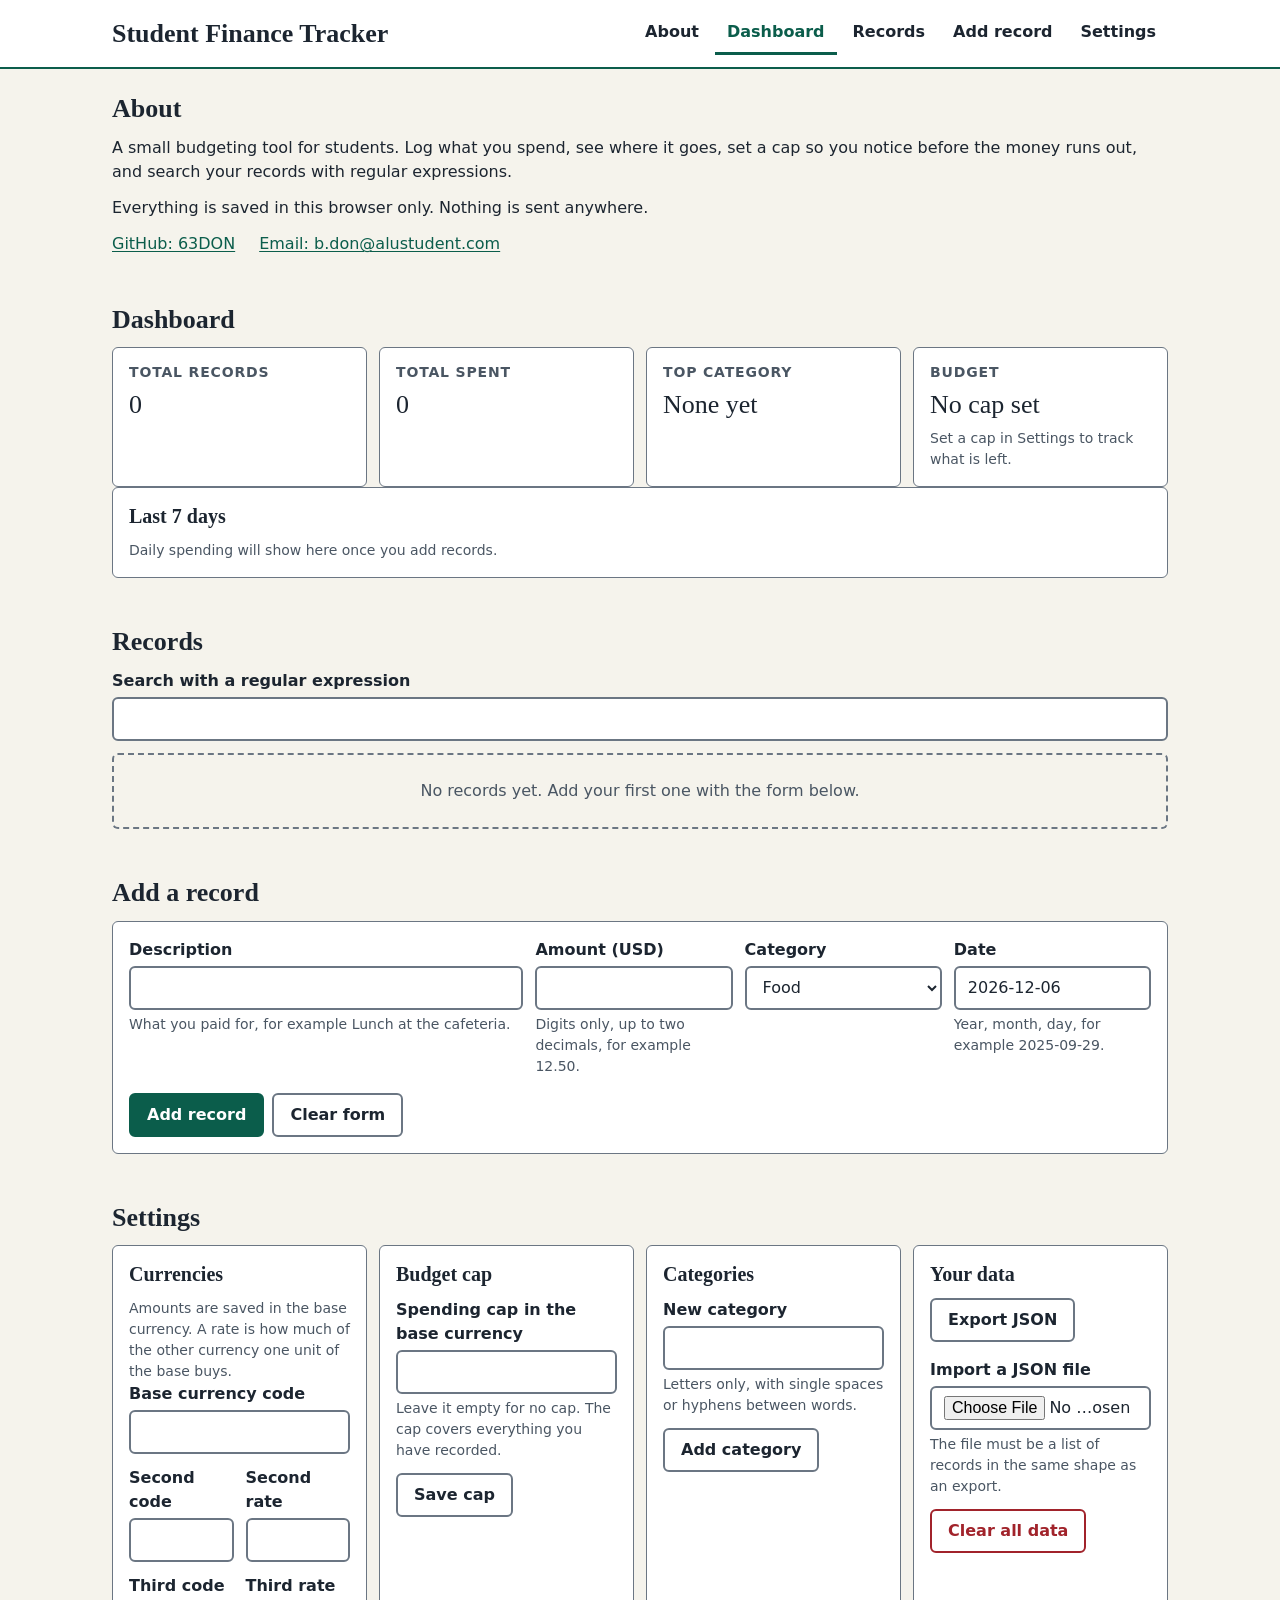
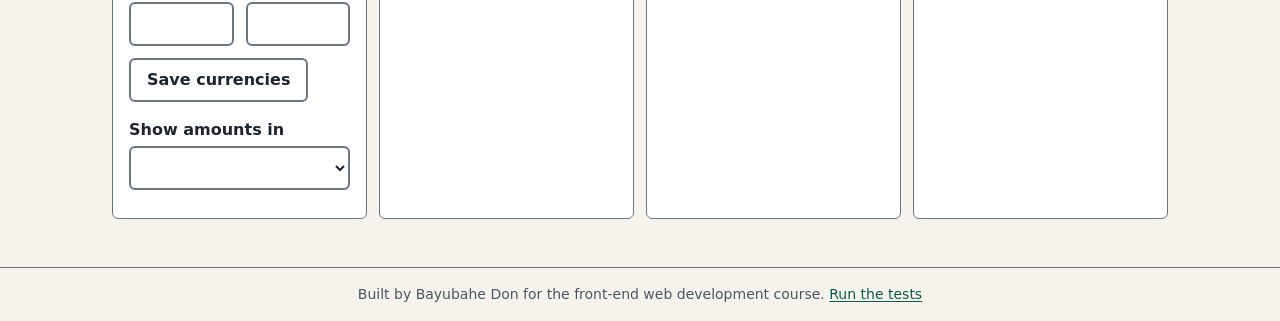
==== index.html @ ddd1ddd3 "sort dropdown for the card view" ====
<!DOCTYPE html>
<html lang="en">
<head>
  <meta charset="utf-8">
  <meta name="viewport" content="width=device-width, initial-scale=1">
  <meta name="description" content="Track student spending, budgets and transactions in the browser.">
  <title>Student Finance Tracker</title>
  <link rel="icon" href="assets/favicon.svg" type="image/svg+xml">
  <link rel="stylesheet" href="styles/main.css">
  <script type="module" src="scripts/main.js"></script>
</head>
<body>
  <a class="skip-link" href="#main">Skip to main content</a>
  <header class="site-header">
    <div class="site-header-inner">
      <h1 class="site-title">Student Finance Tracker</h1>
      <nav class="site-nav" aria-label="Sections">
        <ul class="nav-list">
          <li><a href="#about" aria-current="location">About</a></li>
          <li><a href="#dashboard">Dashboard</a></li>
          <li><a href="#records">Records</a></li>
          <li><a href="#add">Add record</a></li>
          <li><a href="#settings">Settings</a></li>
        </ul>
      </nav>
    </div>
  </header>
  <main id="main" tabindex="-1">
    <section id="about" class="section" aria-labelledby="aboutHeading">
      <h2 id="aboutHeading">About</h2>
      <p>A small budgeting tool for students. Log what you spend, see where it goes, set a cap so you notice before the money runs out, and search your records with regular expressions.</p>
      <p>Everything is saved in this browser only. Nothing is sent anywhere.</p>
      <ul class="contact-list">
        <li><a href="https://github.com/63DON">GitHub: 63DON</a></li>
        <li><a href="mailto:b.don@alustudent.com">Email: b.don@alustudent.com</a></li>
      </ul>
    </section>
    <section id="dashboard" class="section" aria-labelledby="dashboardHeading">
      <h2 id="dashboardHeading">Dashboard</h2>
      <ul class="stat-list">
        <li class="stat">
          <h3>Total records</h3>
          <p class="stat-value" id="statCount">0</p>
        </li>
        <li class="stat">
          <h3>Total spent</h3>
          <p class="stat-value" id="statTotal">0</p>
        </li>
        <li class="stat">
          <h3>Top category</h3>
          <p class="stat-value" id="statTopCategory">None yet</p>
          <p class="stat-note" id="statTopCategoryNote"></p>
        </li>
        <li class="stat" id="capCard">
          <h3>Budget</h3>
          <p class="stat-value" id="statCap">No cap set</p>
          <p class="stat-note" id="statCapNote">Set a cap in Settings to track what is left.</p>
        </li>
      </ul>
      <div class="panel trend">
        <h3 id="trendHeading">Last 7 days</h3>
        <div class="chart" id="trendChart" aria-hidden="true"></div>
        <p class="stat-note" id="trendNote">Daily spending will show here once you add records.</p>
        <p class="visually-hidden" id="trendSummary"></p>
      </div>
    </section>
    <section id="records" class="section" aria-labelledby="recordsHeading">
      <h2 id="recordsHeading" tabindex="-1">Records</h2>
      <div class="toolbar">
        <div class="field search-field">
          <label for="searchInput">Search with a regular expression</label>
          <input id="searchInput" type="search" autocomplete="off" autocapitalize="off" spellcheck="false" aria-describedby="searchError">
          <p class="field-error" id="searchError"></p>
        </div>
        <div class="field sort-field">
          <label for="sortSelect">Sort by</label>
          <select id="sortSelect">
            <option value="date-descending">Newest first</option>
            <option value="date-ascending">Oldest first</option>
            <option value="description-ascending">Description A to Z</option>
            <option value="description-descending">Description Z to A</option>
            <option value="amount-ascending">Amount low to high</option>
            <option value="amount-descending">Amount high to low</option>
          </select>
        </div>
      </div>
      <p class="status-line" id="searchStatus" aria-live="polite"></p>
      <p class="status-line" id="recordsStatus" role="status"></p>
      <div id="recordsContainer">
        <p class="empty-state">No records yet. Add your first one with the form below.</p>
      </div>
    </section>
    <section id="add" class="section" aria-labelledby="addHeading">
      <h2 id="addHeading">Add a record</h2>
      <form class="panel" id="recordForm" novalidate>
        <div class="form-grid">
          <div class="field field-wide">
            <label for="descriptionInput">Description</label>
            <input id="descriptionInput" name="description" type="text" autocomplete="off" required aria-describedby="descriptionHint descriptionError descriptionWarning">
            <p class="field-hint" id="descriptionHint">What you paid for, for example Lunch at the cafeteria.</p>
            <p class="field-error" id="descriptionError"></p>
            <p class="field-warning" id="descriptionWarning"></p>
          </div>
          <div class="field">
            <label for="amountInput">Amount <span id="amountCurrency">(USD)</span></label>
            <input id="amountInput" name="amount" type="text" inputmode="decimal" autocomplete="off" required aria-describedby="amountHint amountError">
            <p class="field-hint" id="amountHint">Digits only, up to two decimals, for example 12.50.</p>
            <p class="field-error" id="amountError"></p>
          </div>
          <div class="field">
            <label for="categoryInput">Category</label>
            <select id="categoryInput" name="category" required aria-describedby="categoryError">
              <option>Food</option>
              <option>Books</option>
              <option>Transport</option>
              <option>Entertainment</option>
              <option>Fees</option>
              <option>Other</option>
            </select>
            <p class="field-error" id="categoryError"></p>
          </div>
          <div class="field">
            <label for="dateInput">Date</label>
            <input id="dateInput" name="date" type="text" inputmode="numeric" autocomplete="off" placeholder="YYYY-MM-DD" required aria-describedby="dateHint dateError">
            <p class="field-hint" id="dateHint">Year, month, day, for example 2025-09-29.</p>
            <p class="field-error" id="dateError"></p>
          </div>
        </div>
        <div class="button-row">
          <button class="button button-primary" type="submit">Add record</button>
          <button class="button" type="reset">Clear form</button>
        </div>
        <p class="status-line" id="formStatus" role="status"></p>
      </form>
    </section>
    <section id="settings" class="section" aria-labelledby="settingsHeading">
      <h2 id="settingsHeading">Settings</h2>
      <div class="settings-grid">
        <form class="panel" id="currencyForm" novalidate>
          <h3>Currencies</h3>
          <p class="field-hint">Amounts are saved in the base currency. A rate is how much of the other currency one unit of the base buys.</p>
          <div class="field">
            <label for="baseCurrencyInput">Base currency code</label>
            <input id="baseCurrencyInput" type="text" autocomplete="off" maxlength="3" aria-describedby="baseCurrencyError">
            <p class="field-error" id="baseCurrencyError"></p>
          </div>
          <div class="field-pair">
            <div class="field">
              <label for="otherCode1Input">Second code</label>
              <input id="otherCode1Input" type="text" autocomplete="off" maxlength="3" aria-describedby="otherCode1Error">
              <p class="field-error" id="otherCode1Error"></p>
            </div>
            <div class="field">
              <label for="otherRate1Input">Second rate</label>
              <input id="otherRate1Input" type="text" inputmode="decimal" autocomplete="off" aria-describedby="otherRate1Error">
              <p class="field-error" id="otherRate1Error"></p>
            </div>
          </div>
          <div class="field-pair">
            <div class="field">
              <label for="otherCode2Input">Third code</label>
              <input id="otherCode2Input" type="text" autocomplete="off" maxlength="3" aria-describedby="otherCode2Error">
              <p class="field-error" id="otherCode2Error"></p>
            </div>
            <div class="field">
              <label for="otherRate2Input">Third rate</label>
              <input id="otherRate2Input" type="text" inputmode="decimal" autocomplete="off" aria-describedby="otherRate2Error">
              <p class="field-error" id="otherRate2Error"></p>
            </div>
          </div>
          <button class="button" type="submit">Save currencies</button>
          <div class="field field-spaced">
            <label for="displayCurrencySelect">Show amounts in</label>
            <select id="displayCurrencySelect"></select>
          </div>
          <p class="status-line" id="currencyStatus" role="status"></p>
        </form>
        <form class="panel" id="budgetForm" novalidate>
          <h3>Budget cap</h3>
          <div class="field">
            <label for="budgetCapInput">Spending cap in the base currency</label>
            <input id="budgetCapInput" type="text" inputmode="decimal" autocomplete="off" aria-describedby="budgetCapHint budgetCapError">
            <p class="field-hint" id="budgetCapHint">Leave it empty for no cap. The cap covers everything you have recorded.</p>
            <p class="field-error" id="budgetCapError"></p>
          </div>
          <button class="button" type="submit">Save cap</button>
          <p class="status-line" id="budgetStatus" role="status"></p>
        </form>
        <div class="panel">
          <h3>Categories</h3>
          <ul class="category-list" id="categoryList"></ul>
          <form id="categoryForm" novalidate>
            <div class="field">
              <label for="newCategoryInput">New category</label>
              <input id="newCategoryInput" type="text" autocomplete="off" aria-describedby="newCategoryHint newCategoryError">
              <p class="field-hint" id="newCategoryHint">Letters only, with single spaces or hyphens between words.</p>
              <p class="field-error" id="newCategoryError"></p>
            </div>
            <button class="button" type="submit">Add category</button>
          </form>
          <p class="status-line" id="categoryStatus" role="status"></p>
        </div>
        <div class="panel">
          <h3>Your data</h3>
          <div class="button-row">
            <button class="button" type="button" id="exportJsonButton">Export JSON</button>
          </div>
          <div class="field field-spaced">
            <label for="importFileInput">Import a JSON file</label>
            <input id="importFileInput" type="file" accept=".json,application/json" aria-describedby="importHint importError">
            <p class="field-hint" id="importHint">The file must be a list of records in the same shape as an export.</p>
            <p class="field-error" id="importError" role="alert"></p>
          </div>
          <button class="button button-danger" type="button" id="clearDataButton">Clear all data</button>
          <p class="status-line" id="dataStatus" role="status"></p>
        </div>
      </div>
    </section>
  </main>
  <footer class="site-footer">
    <p>Built by Bayubahe Don for the front-end web development course. <a href="tests.html">Run the tests</a></p>
  </footer>
</body>
</html>
---- styles/main.css ----
:root {
  --color-page: #f5f3ec;
  --color-surface: #ffffff;
  --color-surface-alt: #ebe8de;
  --color-text: #1c2530;
  --color-text-muted: #4a5663;
  --color-border: #6b7683;
  --color-accent: #0b5d4b;
  --color-accent-strong: #08463a;
  --color-on-accent: #ffffff;
  --color-danger: #a1232b;
  --color-warning: #744700;
  --color-mark: #ffe08a;
  --color-mark-text: #1c2530;
  --color-focus: #0b3fae;
  --space-1: 0.25rem;
  --space-2: 0.5rem;
  --space-3: 0.75rem;
  --space-4: 1rem;
  --space-5: 1.5rem;
  --space-6: 2rem;
  --space-7: 3rem;
  --font-body: system-ui, -apple-system, "Segoe UI", Roboto, Arial, sans-serif;
  --font-heading: Georgia, "Times New Roman", serif;
  --font-mono: Consolas, "Courier New", monospace;
  --text-small: 0.875rem;
  --text-base: 1rem;
  --text-large: 1.25rem;
  --text-xlarge: 1.625rem;
  --radius: 0.375rem;
  --content-width: 68rem;
  --transition-fast: 150ms ease;
}

*,
*::before,
*::after {
  box-sizing: border-box;
}

body {
  margin: 0;
  font-family: var(--font-body);
  font-size: var(--text-base);
  line-height: 1.5;
  color: var(--color-text);
  background-color: var(--color-page);
}

h1,
h2,
h3 {
  margin: 0 0 var(--space-3);
  font-family: var(--font-heading);
  line-height: 1.2;
}

h2 {
  font-size: var(--text-xlarge);
}

h3 {
  font-size: var(--text-large);
}

p {
  margin: 0 0 var(--space-3);
}

ul[class] {
  margin: 0;
  padding: 0;
  list-style: none;
}

a {
  color: var(--color-accent);
  text-underline-offset: 0.15em;
}

a:hover {
  color: var(--color-accent-strong);
}

code {
  font-family: var(--font-mono);
}

.visually-hidden {
  position: absolute;
  width: 1px;
  height: 1px;
  margin: -1px;
  padding: 0;
  overflow: hidden;
  clip: rect(0 0 0 0);
  white-space: nowrap;
  border: 0;
}

.skip-link {
  position: absolute;
  top: var(--space-2);
  left: var(--space-2);
  z-index: 10;
  padding: var(--space-2) var(--space-4);
  font-weight: 600;
  color: var(--color-on-accent);
  background-color: var(--color-accent);
  border-radius: var(--radius);
  transform: translateY(-200%);
}

.skip-link:focus {
  color: var(--color-on-accent);
  transform: translateY(0);
}

.site-header {
  background-color: var(--color-surface);
  border-bottom: 2px solid var(--color-accent);
}

.site-header-inner {
  display: flex;
  flex-direction: column;
  gap: var(--space-2);
  max-width: var(--content-width);
  margin: 0 auto;
  padding: var(--space-3);
}

.site-title {
  margin: 0;
  font-size: var(--text-large);
}

.nav-list {
  display: flex;
  flex-wrap: wrap;
  gap: var(--space-1);
}

.nav-list a {
  display: block;
  padding: var(--space-2);
  font-weight: 600;
  color: var(--color-text);
  text-decoration: none;
  border-bottom: 3px solid transparent;
  border-radius: var(--radius) var(--radius) 0 0;
  transition: background-color var(--transition-fast), border-color var(--transition-fast);
}

.nav-list a:hover {
  background-color: var(--color-surface-alt);
}

.nav-list a[aria-current] {
  color: var(--color-accent);
  border-bottom-color: var(--color-accent);
}

main {
  display: flex;
  flex-direction: column;
  gap: var(--space-6);
  max-width: var(--content-width);
  margin: 0 auto;
  padding: var(--space-5) var(--space-3) var(--space-7);
}

main:focus {
  outline: none;
}

.section {
  scroll-margin-top: var(--space-4);
}

.contact-list {
  display: flex;
  flex-wrap: wrap;
  gap: var(--space-2) var(--space-5);
}

.site-footer {
  padding: var(--space-4);
  font-size: var(--text-small);
  color: var(--color-text-muted);
  text-align: center;
  border-top: 1px solid var(--color-border);
}

.site-footer p {
  margin: 0;
}

.panel {
  padding: var(--space-4);
  background-color: var(--color-surface);
  border: 1px solid var(--color-border);
  border-radius: var(--radius);
}

.field {
  display: flex;
  flex-direction: column;
  gap: var(--space-1);
  margin-bottom: var(--space-3);
}

.field-spaced {
  margin-top: var(--space-4);
}

.field-pair {
  display: flex;
  gap: var(--space-3);
}

.field-pair .field {
  flex: 1 1 0;
  min-width: 0;
}

label {
  font-weight: 600;
}

input,
select,
button {
  font: inherit;
}

input[type="text"],
input[type="search"],
input[type="file"],
select {
  width: 100%;
  min-height: 2.75rem;
  padding: var(--space-2) var(--space-3);
  color: var(--color-text);
  background-color: var(--color-surface);
  border: 2px solid var(--color-border);
  border-radius: var(--radius);
}

input[aria-invalid="true"],
select[aria-invalid="true"] {
  border-color: var(--color-danger);
}

.field-hint,
.field-error,
.field-warning {
  margin: 0;
  font-size: var(--text-small);
}

.field-hint {
  color: var(--color-text-muted);
}

.field-error {
  font-weight: 600;
  color: var(--color-danger);
}

.field-warning {
  font-weight: 600;
  color: var(--color-warning);
}

.field-error:empty,
.field-warning:empty,
.status-line:empty,
.stat-note:empty {
  display: none;
}

.button {
  display: inline-flex;
  align-items: center;
  justify-content: center;
  min-height: 2.75rem;
  padding: var(--space-2) var(--space-4);
  font-weight: 600;
  color: var(--color-text);
  background-color: var(--color-surface);
  border: 2px solid var(--color-border);
  border-radius: var(--radius);
  cursor: pointer;
  transition: background-color var(--transition-fast), transform var(--transition-fast);
}

.button:hover {
  background-color: var(--color-surface-alt);
}

.button:active {
  transform: translateY(1px);
}

.button-primary {
  color: var(--color-on-accent);
  background-color: var(--color-accent);
  border-color: var(--color-accent);
}

.button-primary:hover {
  background-color: var(--color-accent-strong);
}

.button-danger {
  color: var(--color-danger);
  border-color: var(--color-danger);
}

.button-row {
  display: flex;
  flex-wrap: wrap;
  gap: var(--space-2);
}

.button-row .button {
  flex: 1 1 100%;
}

.status-line {
  margin: var(--space-3) 0 0;
  padding: var(--space-2) var(--space-3);
  background-color: var(--color-surface-alt);
  border-left: 4px solid var(--color-accent);
}

.empty-state {
  margin: var(--space-3) 0 0;
  padding: var(--space-5) var(--space-4);
  color: var(--color-text-muted);
  text-align: center;
  border: 2px dashed var(--color-border);
  border-radius: var(--radius);
}

.stat-list,
.form-grid,
.settings-grid,
.toolbar {
  display: flex;
  flex-direction: column;
  gap: var(--space-3);
}

.stat-list {
  margin-bottom: var(--space-3);
}

.stat {
  padding: var(--space-4);
  background-color: var(--color-surface);
  border: 1px solid var(--color-border);
  border-radius: var(--radius);
}

.stat h3 {
  margin-bottom: var(--space-1);
  font-family: var(--font-body);
  font-size: var(--text-small);
  letter-spacing: 0.06em;
  text-transform: uppercase;
  color: var(--color-text-muted);
}

.stat-value {
  margin: 0;
  font-family: var(--font-heading);
  font-size: var(--text-xlarge);
  font-variant-numeric: tabular-nums;
  overflow-wrap: anywhere;
}

.stat-note {
  margin: var(--space-1) 0 0;
  font-size: var(--text-small);
  color: var(--color-text-muted);
}

.form-grid .field,
.toolbar .field {
  margin-bottom: 0;
}

.form-grid {
  margin-bottom: var(--space-4);
}

a:focus-visible,
button:focus-visible,
input:focus-visible,
select:focus-visible,
[tabindex]:focus-visible {
  outline: 3px solid var(--color-focus);
  outline-offset: 2px;
  border-radius: var(--radius);
}

.button-primary:focus-visible,
.skip-link:focus-visible {
  outline-offset: 3px;
  box-shadow: 0 0 0 3px var(--color-surface);
}

main:focus-visible {
  outline: none;
}

.test-list {
  display: flex;
  flex-direction: column;
  gap: var(--space-1);
  margin-bottom: var(--space-5);
}

.test-pass,
.test-fail {
  padding: var(--space-2) var(--space-3);
  background-color: var(--color-surface);
  border-left: 4px solid var(--color-accent);
  overflow-wrap: anywhere;
}

.test-fail,
.status-problem {
  font-weight: 600;
  color: var(--color-danger);
  border-left-color: var(--color-danger);
}

.records-table {
  width: 100%;
  margin-top: var(--space-3);
  background-color: var(--color-surface);
  border: 1px solid var(--color-border);
  border-collapse: collapse;
}

.records-table caption {
  padding: var(--space-2) 0;
  font-size: var(--text-small);
  color: var(--color-text-muted);
  text-align: left;
}

.records-table th,
.records-table td {
  padding: var(--space-2) var(--space-3);
  text-align: left;
  vertical-align: top;
  border-bottom: 1px solid var(--color-border);
}

.records-table thead th {
  white-space: nowrap;
  background-color: var(--color-surface-alt);
  border-bottom-width: 2px;
}

.records-table tbody th {
  font-weight: 400;
  overflow-wrap: anywhere;
}

.amount-cell {
  font-variant-numeric: tabular-nums;
  white-space: nowrap;
}

.record-cards {
  display: flex;
  flex-direction: column;
  gap: var(--space-3);
  margin-top: var(--space-3);
}

.record-card {
  padding: var(--space-4);
  background-color: var(--color-surface);
  border: 1px solid var(--color-border);
  border-radius: var(--radius);
}

.record-title {
  margin-bottom: var(--space-2);
  font-family: var(--font-body);
  font-size: var(--text-base);
  font-weight: 700;
  overflow-wrap: anywhere;
}

.record-details {
  display: flex;
  flex-wrap: wrap;
  gap: var(--space-2) var(--space-5);
  margin: 0;
}

.record-details dt {
  font-size: var(--text-small);
  color: var(--color-text-muted);
}

.record-details dd {
  margin: 0;
  font-variant-numeric: tabular-nums;
}

.sort-button {
  display: inline-flex;
  align-items: center;
  gap: var(--space-2);
  min-height: 2.25rem;
  margin-left: calc(var(--space-2) * -1);
  padding: var(--space-1) var(--space-2);
  font-weight: 700;
  color: var(--color-text);
  background-color: transparent;
  border: 2px solid transparent;
  border-radius: var(--radius);
  cursor: pointer;
  transition: background-color var(--transition-fast), border-color var(--transition-fast);
}

.sort-button:hover {
  background-color: var(--color-surface);
  border-color: var(--color-border);
}

th[aria-sort="ascending"] .sort-button,
th[aria-sort="descending"] .sort-button {
  color: var(--color-accent);
}

@media (min-width: 22.5em) {
  .site-header-inner {
    padding: var(--space-3) var(--space-4);
  }

  .nav-list a {
    padding: var(--space-2) var(--space-3);
  }

  main {
    padding-right: var(--space-4);
    padding-left: var(--space-4);
  }

  .button-row .button {
    flex: 0 1 auto;
  }
}

@media (min-width: 48em) {
  html {
    scroll-padding-top: 5rem;
  }

  .site-header {
    position: sticky;
    top: 0;
    z-index: 5;
  }

  .site-header-inner {
    flex-direction: row;
    flex-wrap: wrap;
    align-items: center;
    justify-content: space-between;
  }

  .site-title {
    font-size: var(--text-xlarge);
  }

  .stat-list,
  .form-grid,
  .settings-grid {
    flex-direction: row;
    flex-wrap: wrap;
  }

  .stat,
  .form-grid .field,
  .settings-grid .panel {
    flex: 1 1 calc(50% - var(--space-3));
    min-width: 0;
  }

  .toolbar {
    flex-direction: row;
    flex-wrap: wrap;
    align-items: flex-end;
  }

  .search-field {
    flex: 1 1 20rem;
  }

  .sort-field {
    display: none;
  }
}

@media (min-width: 64em) {
  main {
    gap: var(--space-7);
  }

  .stat,
  .form-grid .field,
  .settings-grid .panel {
    flex: 1 1 0;
  }

  .form-grid .field-wide {
    flex-grow: 2;
  }
}

@media (prefers-reduced-motion: no-preference) {
  html {
    scroll-behavior: smooth;
  }
}

@media (prefers-reduced-motion: reduce) {
  *,
  *::before,
  *::after {
    animation-duration: 0.01ms !important;
    animation-iteration-count: 1 !important;
    transition-duration: 0.01ms !important;
  }
}
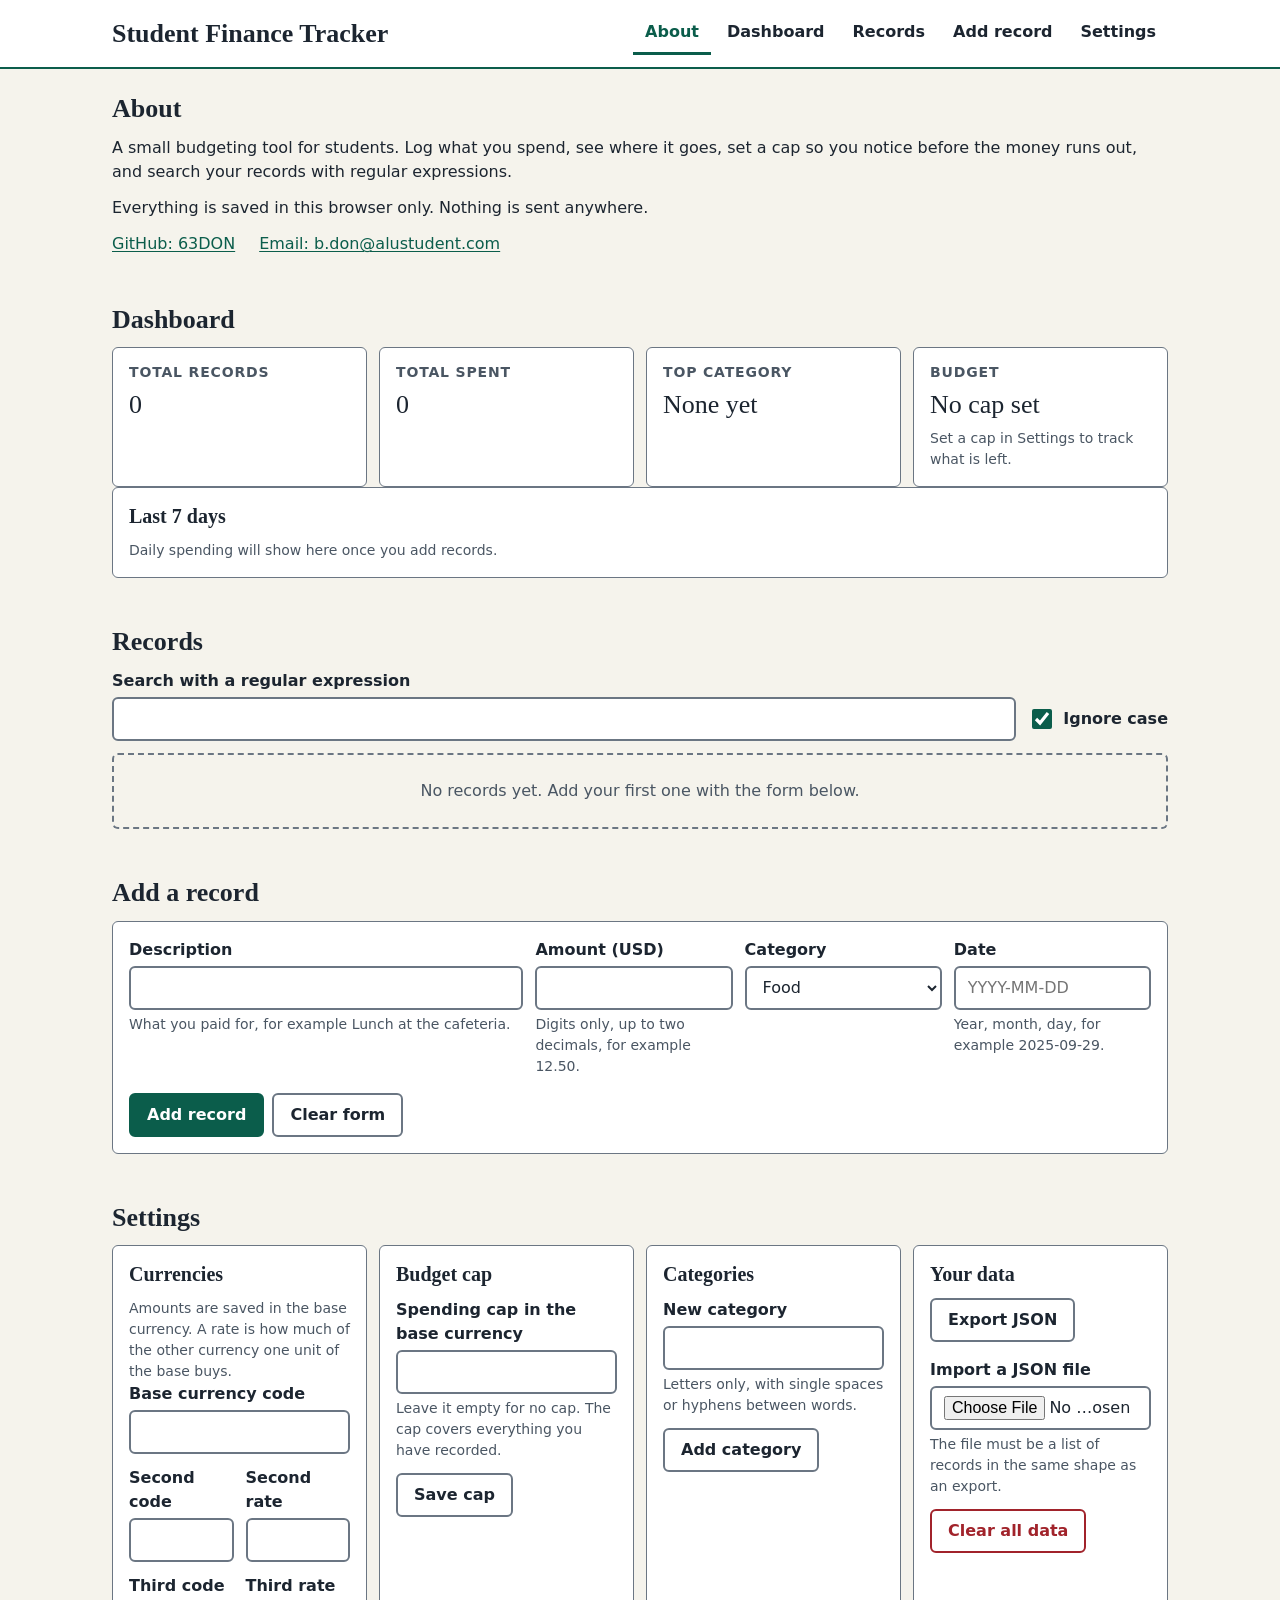
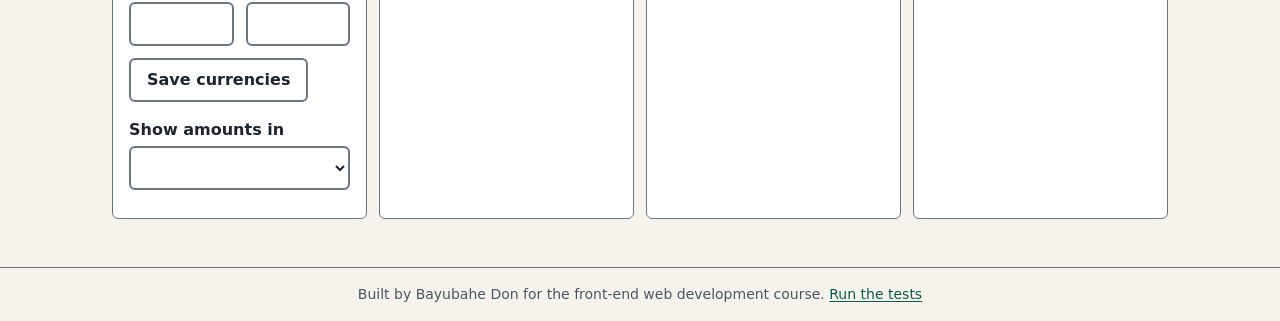
==== commit 1fea63a5: "ignore case toggle for the search" ====
--- a/index.html
+++ b/index.html
@@ -72,6 +72,10 @@
           <input id="searchInput" type="search" autocomplete="off" autocapitalize="off" spellcheck="false" aria-describedby="searchError">
           <p class="field-error" id="searchError"></p>
         </div>
+        <label class="check" for="caseToggle">
+          <input id="caseToggle" type="checkbox" checked>
+          Ignore case
+        </label>
         <div class="field sort-field">
           <label for="sortSelect">Sort by</label>
           <select id="sortSelect">
--- a/styles/main.css
+++ b/styles/main.css
@@ -542,6 +542,20 @@
   color: var(--color-accent);
 }
 
+.check {
+  display: inline-flex;
+  align-items: center;
+  gap: var(--space-2);
+  min-height: 2.75rem;
+  cursor: pointer;
+}
+
+.check input {
+  width: 1.25rem;
+  height: 1.25rem;
+  accent-color: var(--color-accent);
+}
+
 @media (min-width: 22.5em) {
   .site-header-inner {
     padding: var(--space-3) var(--space-4);
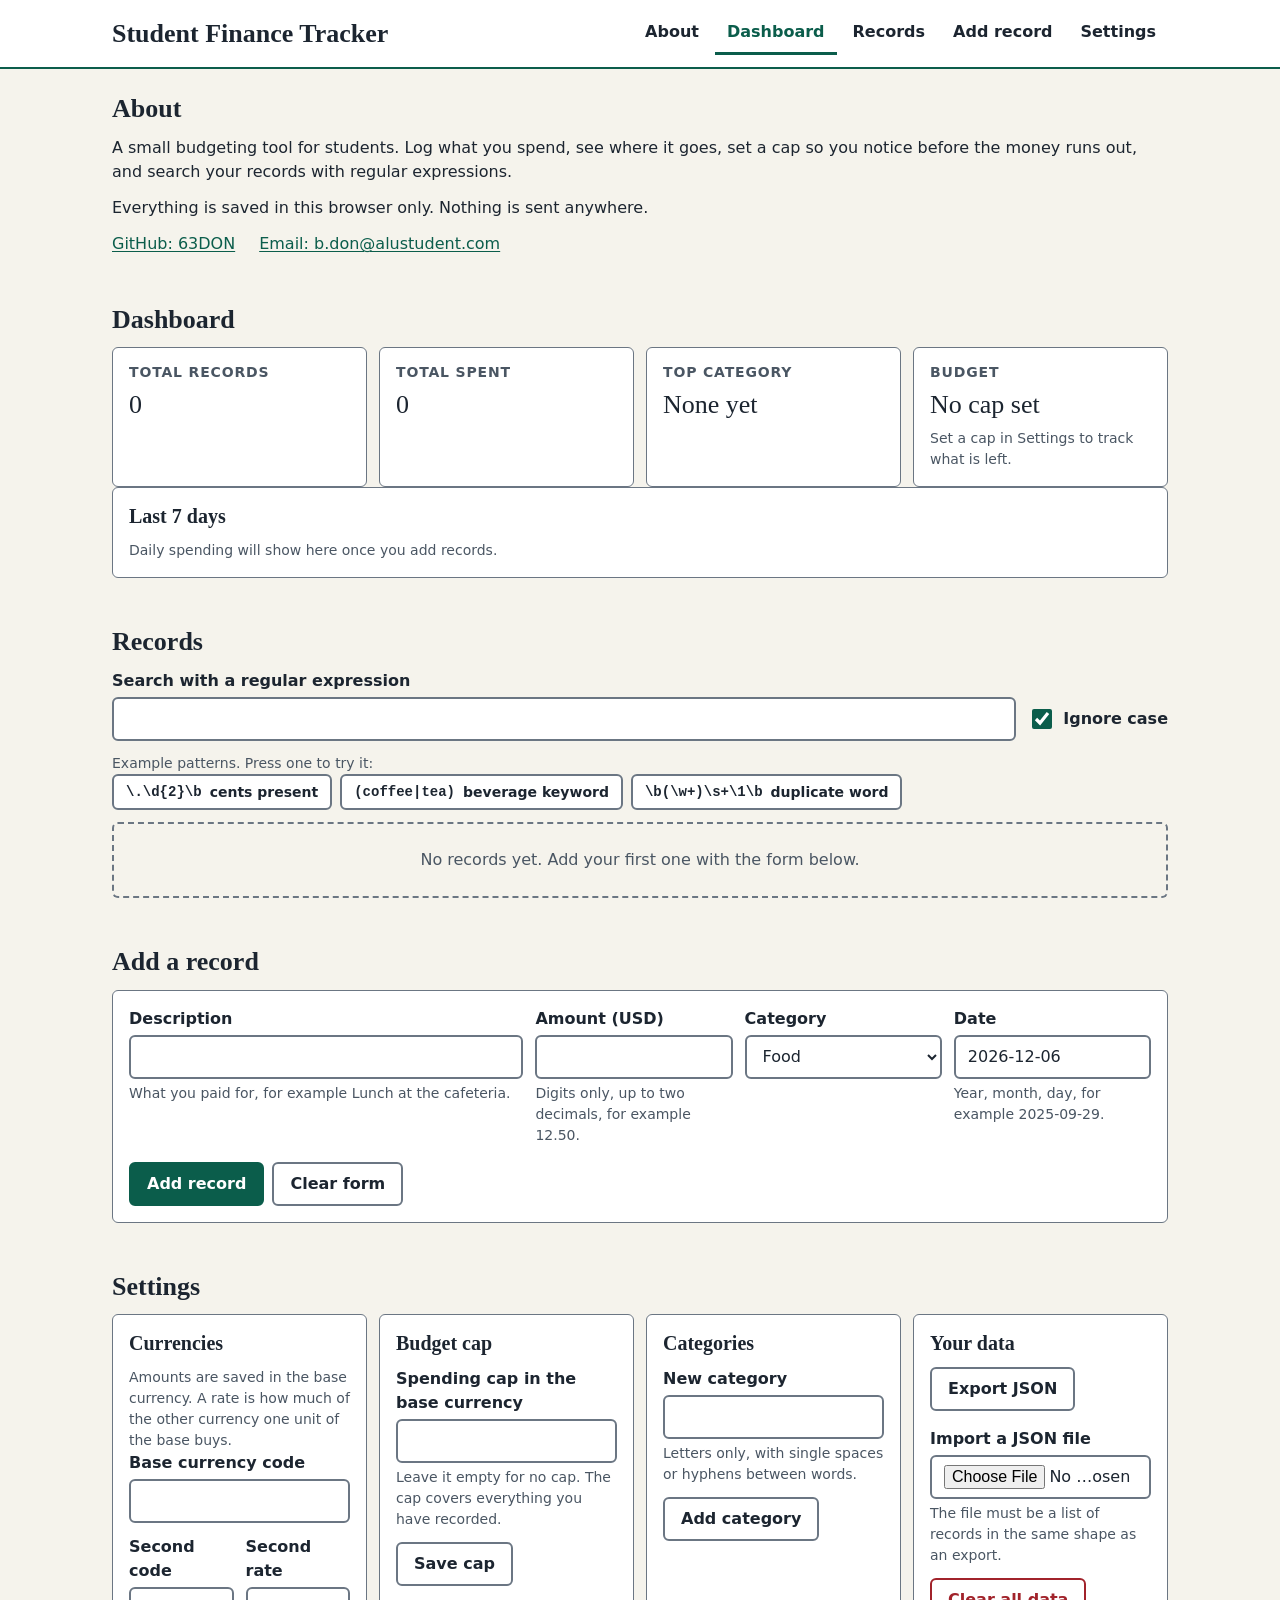
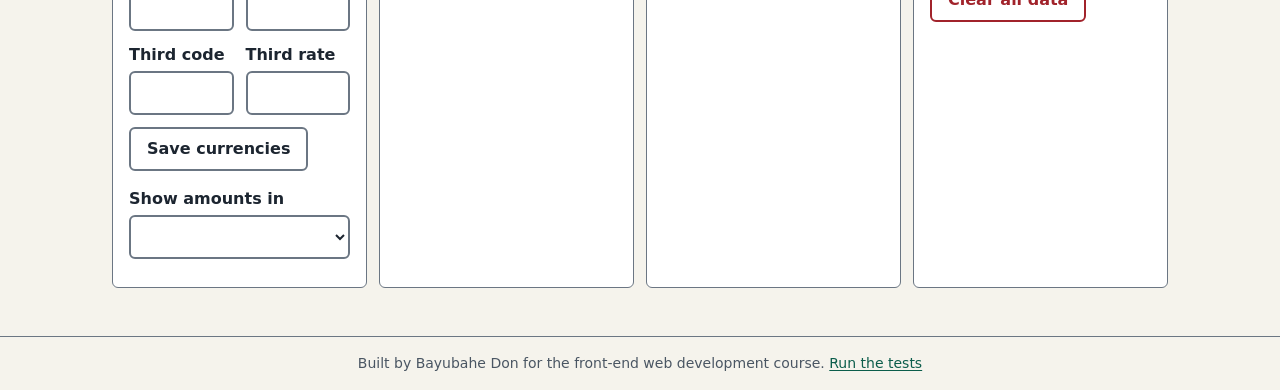
==== commit 36e074aa: "example patterns you can press to try" ====
--- a/index.html
+++ b/index.html
@@ -88,6 +88,14 @@
           </select>
         </div>
       </div>
+      <div class="hints">
+        <p class="field-hint" id="hintsLabel">Example patterns. Press one to try it:</p>
+        <ul class="hint-list" id="hintList" aria-labelledby="hintsLabel">
+          <li><button class="button button-small" type="button" data-pattern="\.\d{2}\b"><code>\.\d{2}\b</code> cents present</button></li>
+          <li><button class="button button-small" type="button" data-pattern="(coffee|tea)"><code>(coffee|tea)</code> beverage keyword</button></li>
+          <li><button class="button button-small" type="button" data-pattern="\b(\w+)\s+\1\b"><code>\b(\w+)\s+\1\b</code> duplicate word</button></li>
+        </ul>
+      </div>
       <p class="status-line" id="searchStatus" aria-live="polite"></p>
       <p class="status-line" id="recordsStatus" role="status"></p>
       <div id="recordsContainer">
--- a/styles/main.css
+++ b/styles/main.css
@@ -556,6 +556,31 @@
   accent-color: var(--color-accent);
 }
 
+mark {
+  padding: 0 0.1em;
+  color: var(--color-mark-text);
+  background-color: var(--color-mark);
+  border-radius: 2px;
+}
+
+.hints {
+  margin-top: var(--space-3);
+}
+
+.hint-list {
+  display: flex;
+  flex-wrap: wrap;
+  gap: var(--space-2);
+  margin-top: var(--space-2);
+}
+
+.button-small {
+  gap: var(--space-2);
+  min-height: 2.25rem;
+  padding: var(--space-1) var(--space-3);
+  font-size: var(--text-small);
+}
+
 @media (min-width: 22.5em) {
   .site-header-inner {
     padding: var(--space-3) var(--space-4);
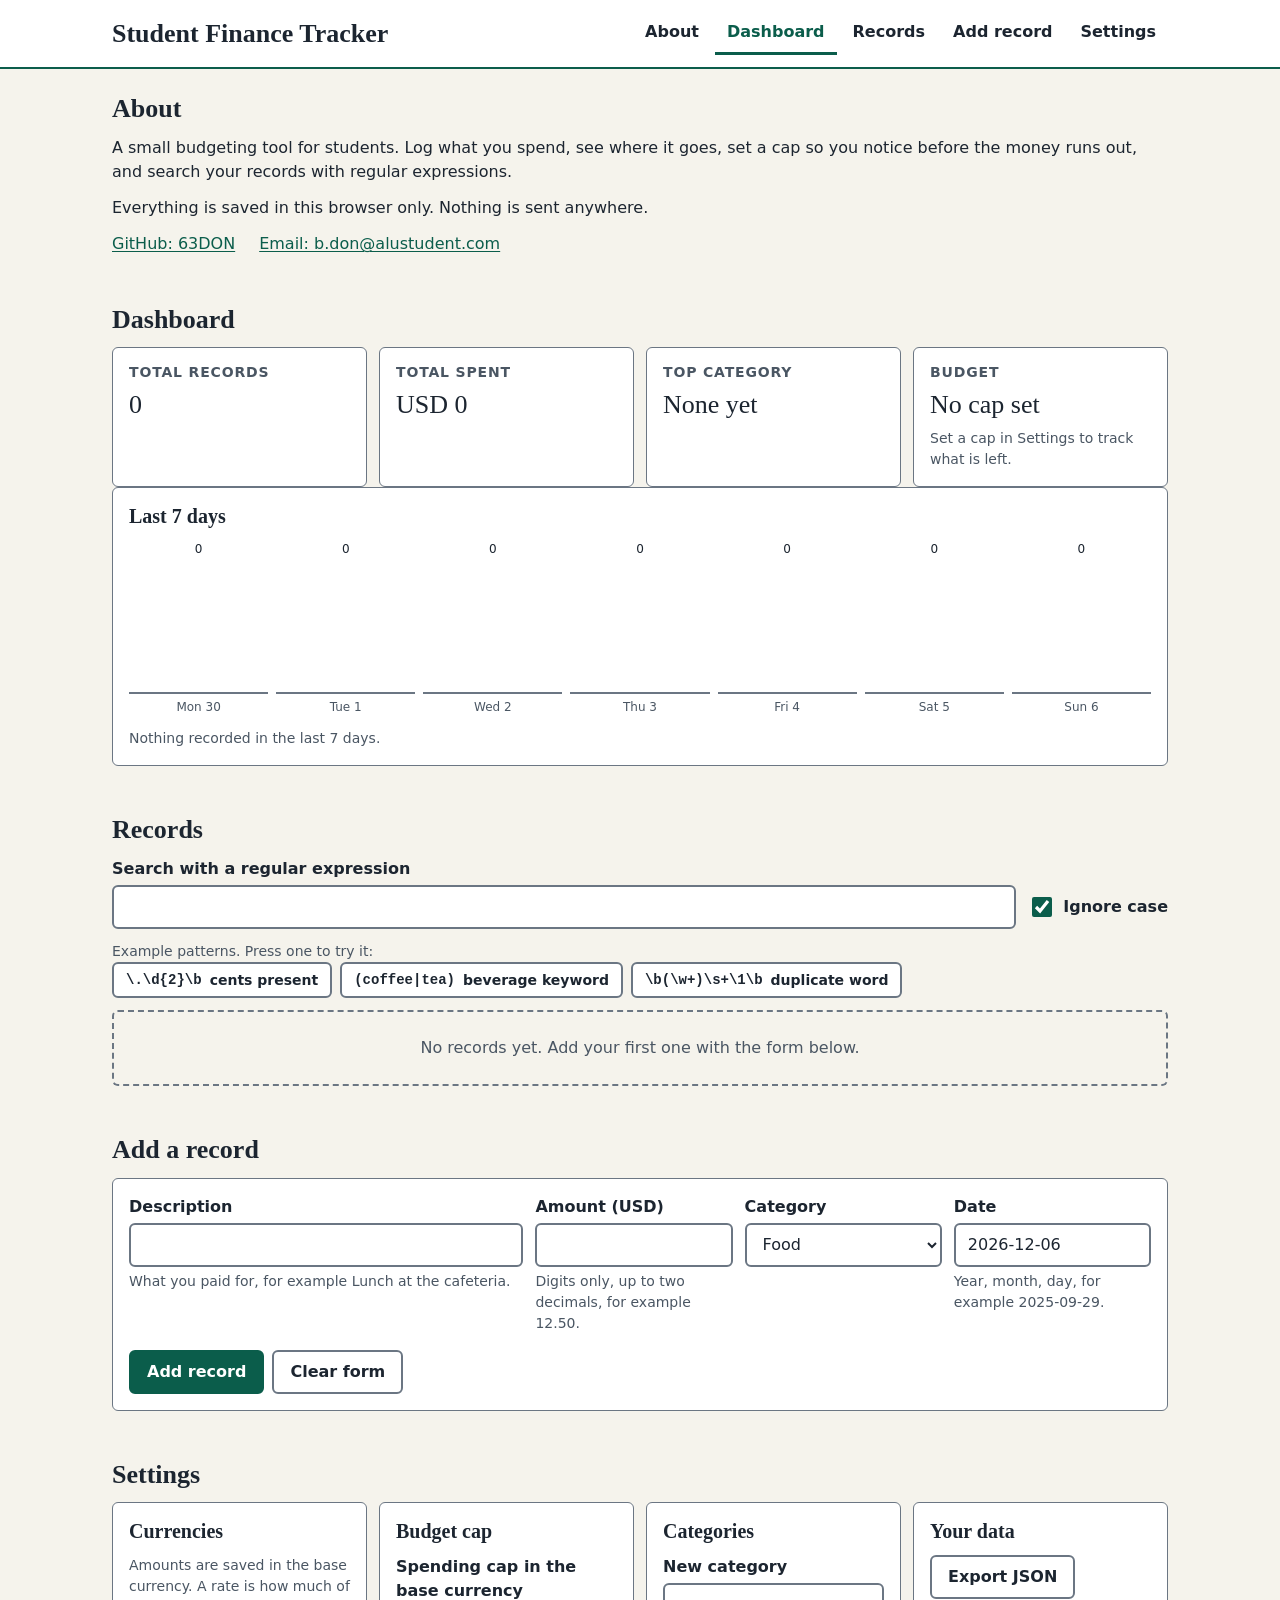
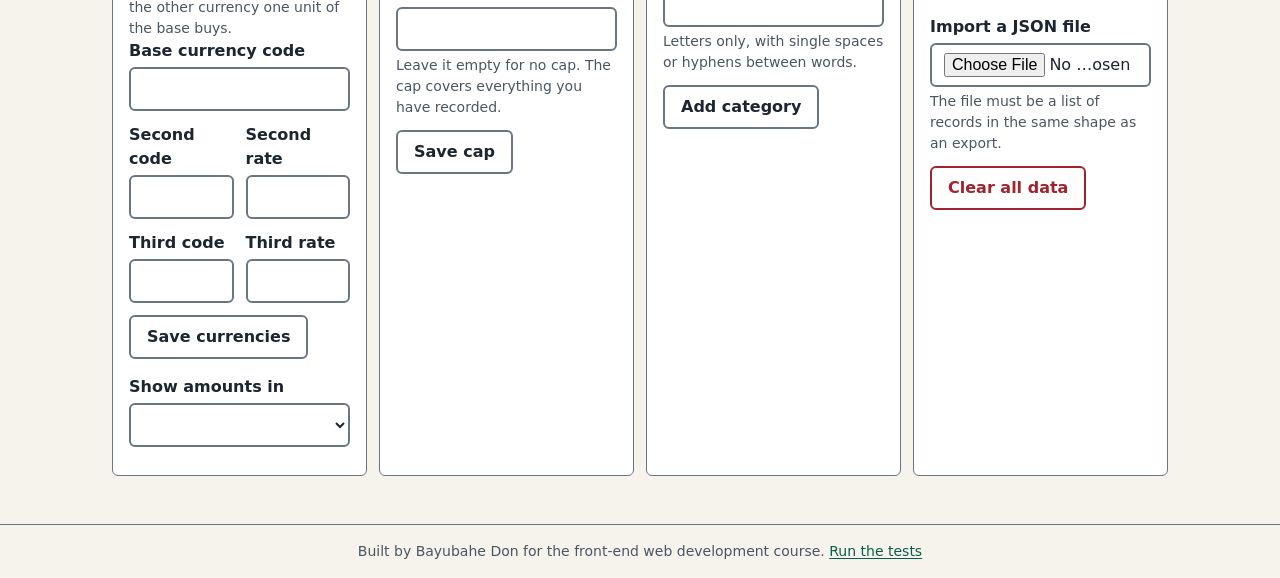
==== commit 412ec8af: "show what is left under the cap or how far over" ====
--- a/index.html
+++ b/index.html
@@ -63,6 +63,8 @@
         <p class="stat-note" id="trendNote">Daily spending will show here once you add records.</p>
         <p class="visually-hidden" id="trendSummary"></p>
       </div>
+      <p class="visually-hidden" id="capPolite" aria-live="polite"></p>
+      <p class="visually-hidden" id="capAssertive" aria-live="assertive"></p>
     </section>
     <section id="records" class="section" aria-labelledby="recordsHeading">
       <h2 id="recordsHeading" tabindex="-1">Records</h2>
--- a/styles/main.css
+++ b/styles/main.css
@@ -581,6 +581,83 @@
   font-size: var(--text-small);
 }
 
+.is-new {
+  animation: fade-in 700ms ease-out;
+}
+
+@keyframes fade-in {
+  from {
+    opacity: 0;
+    background-color: var(--color-mark);
+  }
+
+  to {
+    opacity: 1;
+  }
+}
+
+.chart {
+  display: flex;
+  gap: var(--space-2);
+  height: 11rem;
+  margin: var(--space-3) 0;
+}
+
+.chart-column {
+  display: flex;
+  flex: 1 1 0;
+  flex-direction: column;
+  gap: var(--space-1);
+  min-width: 0;
+  font-size: 0.75rem;
+  text-align: center;
+}
+
+.chart-track {
+  position: relative;
+  flex: 1 1 auto;
+  border-bottom: 2px solid var(--color-border);
+}
+
+.chart-bar {
+  position: absolute;
+  right: 12%;
+  bottom: 0;
+  left: 12%;
+  background-color: var(--color-accent);
+  border-radius: var(--radius) var(--radius) 0 0;
+  transform-origin: bottom;
+  animation: bar-grow 400ms ease-out;
+}
+
+.chart-value {
+  font-variant-numeric: tabular-nums;
+  overflow-wrap: anywhere;
+}
+
+.chart-label {
+  color: var(--color-text-muted);
+}
+
+@keyframes bar-grow {
+  from {
+    transform: scaleY(0);
+  }
+
+  to {
+    transform: scaleY(1);
+  }
+}
+
+.stat.is-over {
+  border-color: var(--color-danger);
+  border-width: 2px;
+}
+
+.stat.is-over .stat-value {
+  color: var(--color-danger);
+}
+
 @media (min-width: 22.5em) {
   .site-header-inner {
     padding: var(--space-3) var(--space-4);
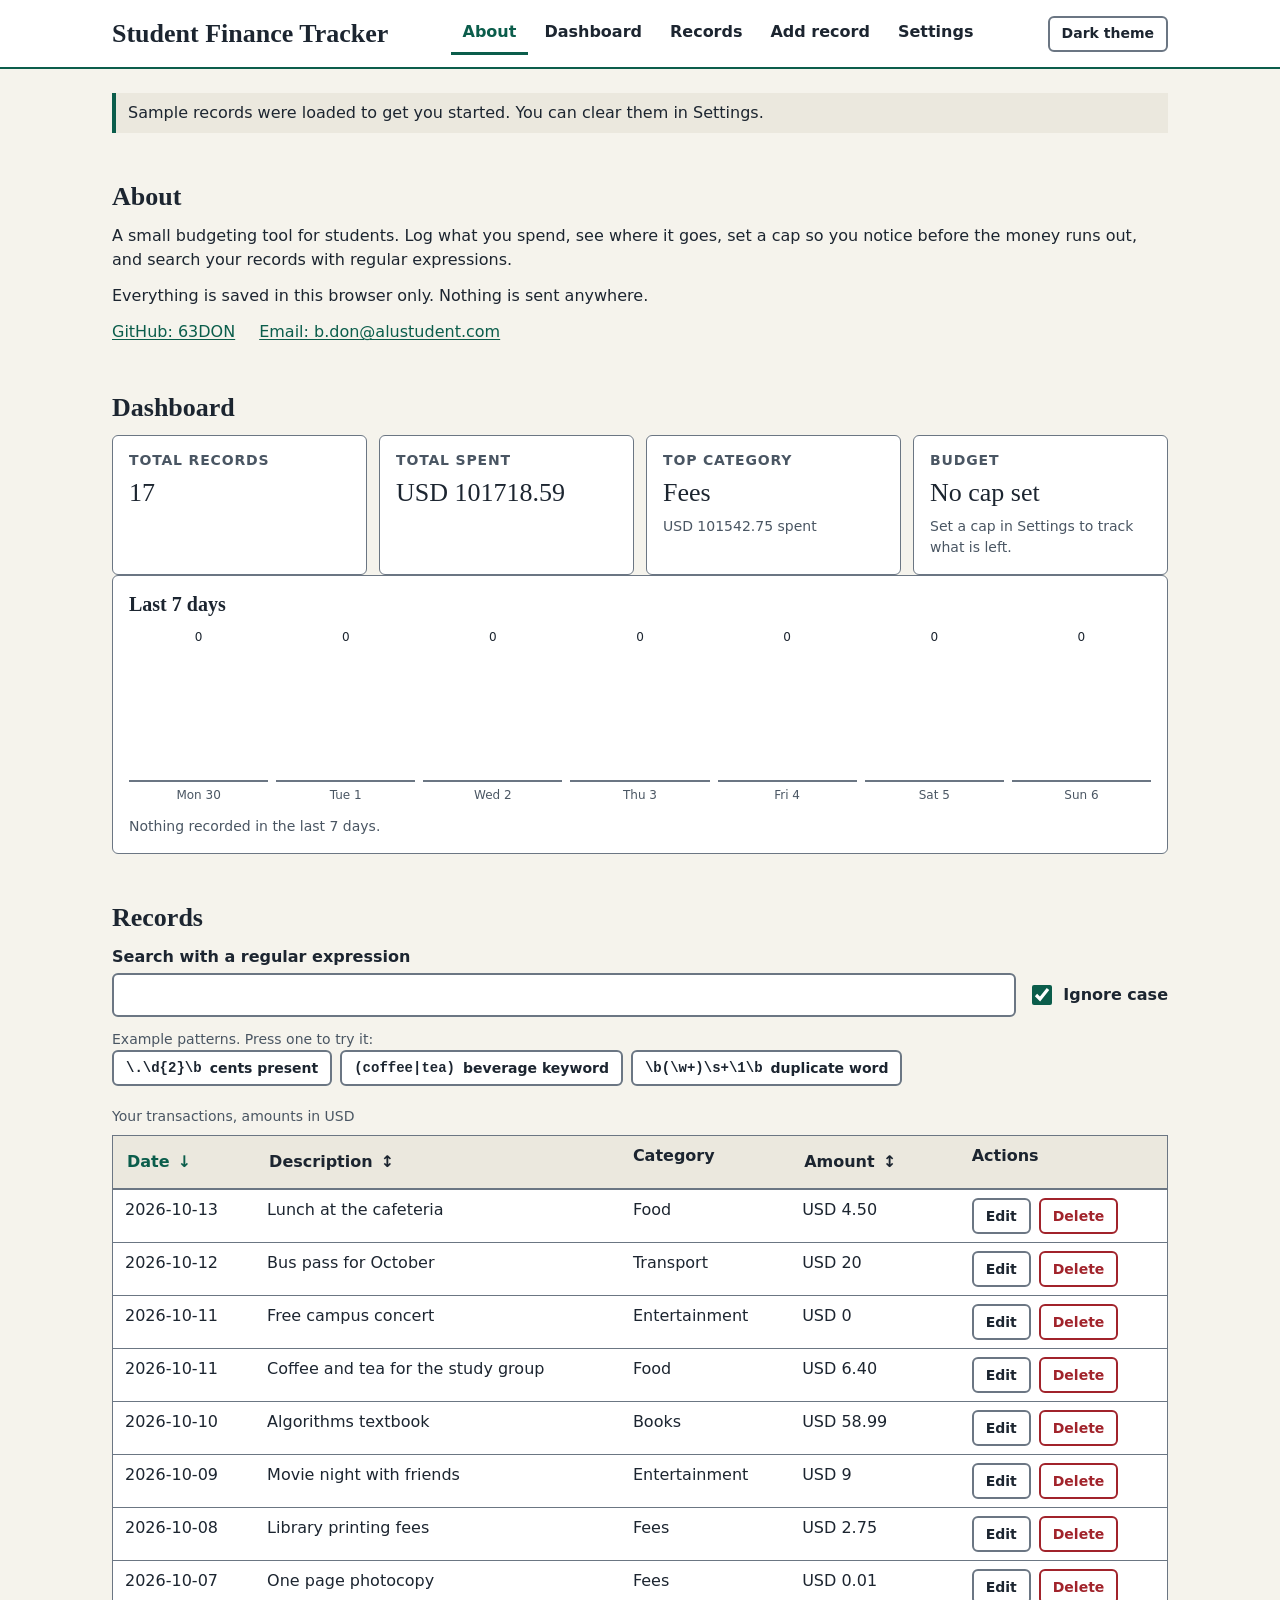
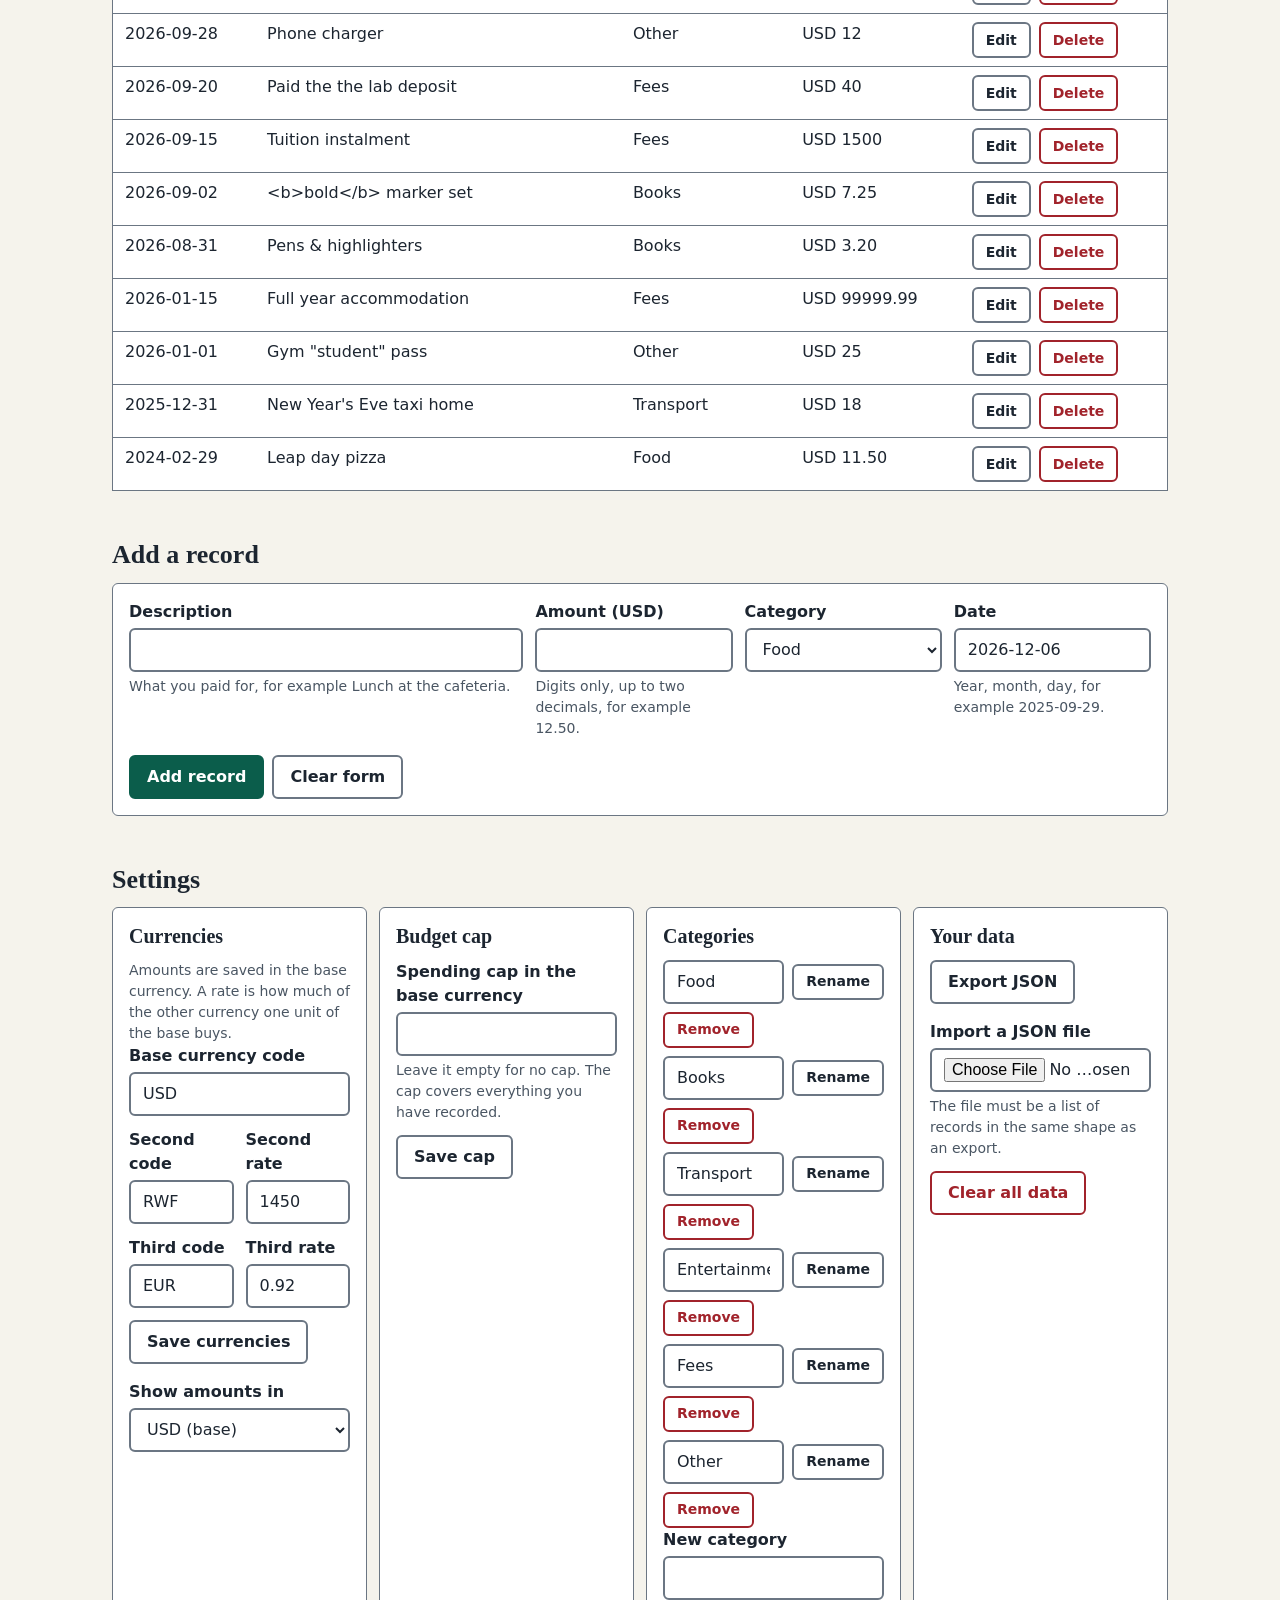
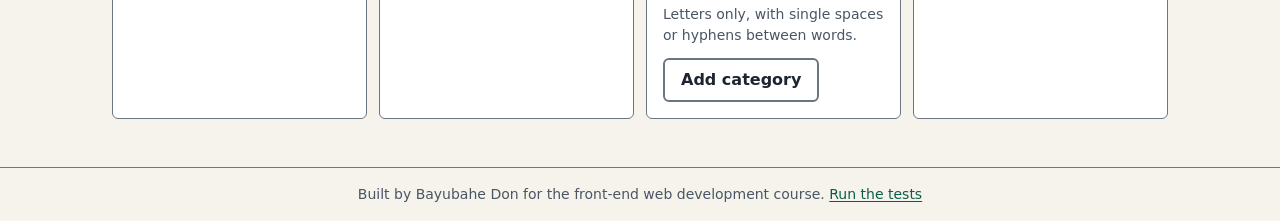
==== commit 48caf95b: "light and dark theme toggle" ====
--- a/index.html
+++ b/index.html
@@ -23,9 +23,11 @@
           <li><a href="#settings">Settings</a></li>
         </ul>
       </nav>
+      <button class="button button-small theme-toggle" type="button" id="themeToggle" aria-pressed="false">Dark theme</button>
     </div>
   </header>
   <main id="main" tabindex="-1">
+    <p class="status-line notice" id="appNotice" role="status"></p>
     <section id="about" class="section" aria-labelledby="aboutHeading">
       <h2 id="aboutHeading">About</h2>
       <p>A small budgeting tool for students. Log what you spend, see where it goes, set a cap so you notice before the money runs out, and search your records with regular expressions.</p>
@@ -234,5 +236,10 @@
   <footer class="site-footer">
     <p>Built by Bayubahe Don for the front-end web development course. <a href="tests.html">Run the tests</a></p>
   </footer>
+  <dialog class="dialog" id="appDialog" aria-labelledby="dialogTitle" aria-describedby="dialogMessage">
+    <h2 id="dialogTitle"></h2>
+    <p id="dialogMessage"></p>
+    <div class="button-row" id="dialogActions"></div>
+  </dialog>
 </body>
 </html>
--- a/styles/main.css
+++ b/styles/main.css
@@ -658,6 +658,99 @@
   color: var(--color-danger);
 }
 
+.notice {
+  margin: 0;
+}
+
+.dialog {
+  width: min(28rem, calc(100% - 2rem));
+  padding: var(--space-5);
+  color: var(--color-text);
+  background-color: var(--color-surface);
+  border: 2px solid var(--color-border);
+  border-radius: var(--radius);
+}
+
+.dialog::backdrop {
+  background-color: rgb(0 0 0 / 0.6);
+}
+
+.dialog h2 {
+  font-size: var(--text-large);
+}
+
+.dialog p {
+  margin-bottom: var(--space-4);
+  overflow-wrap: anywhere;
+}
+
+.row-actions {
+  display: flex;
+  gap: var(--space-2);
+}
+
+.record-card .button-row {
+  margin-top: var(--space-3);
+}
+
+.is-editing {
+  background-color: var(--color-surface-alt);
+}
+
+.records-table .is-editing input,
+.records-table .is-editing select {
+  min-width: 6rem;
+}
+
+.is-editing .field-error {
+  margin-top: var(--space-2);
+}
+
+.category-list {
+  display: flex;
+  flex-direction: column;
+  gap: var(--space-2);
+  margin-bottom: var(--space-4);
+}
+
+.category-item {
+  display: flex;
+  flex-wrap: wrap;
+  gap: var(--space-2);
+  align-items: center;
+}
+
+.category-item input {
+  flex: 1 1 7rem;
+  width: auto;
+  min-width: 0;
+  min-height: 2.25rem;
+}
+
+:root[data-theme="dark"] {
+  --color-page: #11171d;
+  --color-surface: #1a222b;
+  --color-surface-alt: #26313d;
+  --color-text: #e9eef3;
+  --color-text-muted: #b4bfca;
+  --color-border: #8793a0;
+  --color-accent: #6bd6b8;
+  --color-accent-strong: #8fe3cb;
+  --color-on-accent: #06241c;
+  --color-danger: #ff9d9d;
+  --color-warning: #ffcf7a;
+  --color-mark: #ffd866;
+  --color-mark-text: #1c2530;
+  --color-focus: #9cc2ff;
+  color-scheme: dark;
+}
+
+.theme-toggle[aria-pressed="true"] {
+  color: var(--color-on-accent);
+  background-color: var(--color-accent);
+  border-color: var(--color-accent);
+}
+
 @media (min-width: 22.5em) {
   .site-header-inner {
     padding: var(--space-3) var(--space-4);
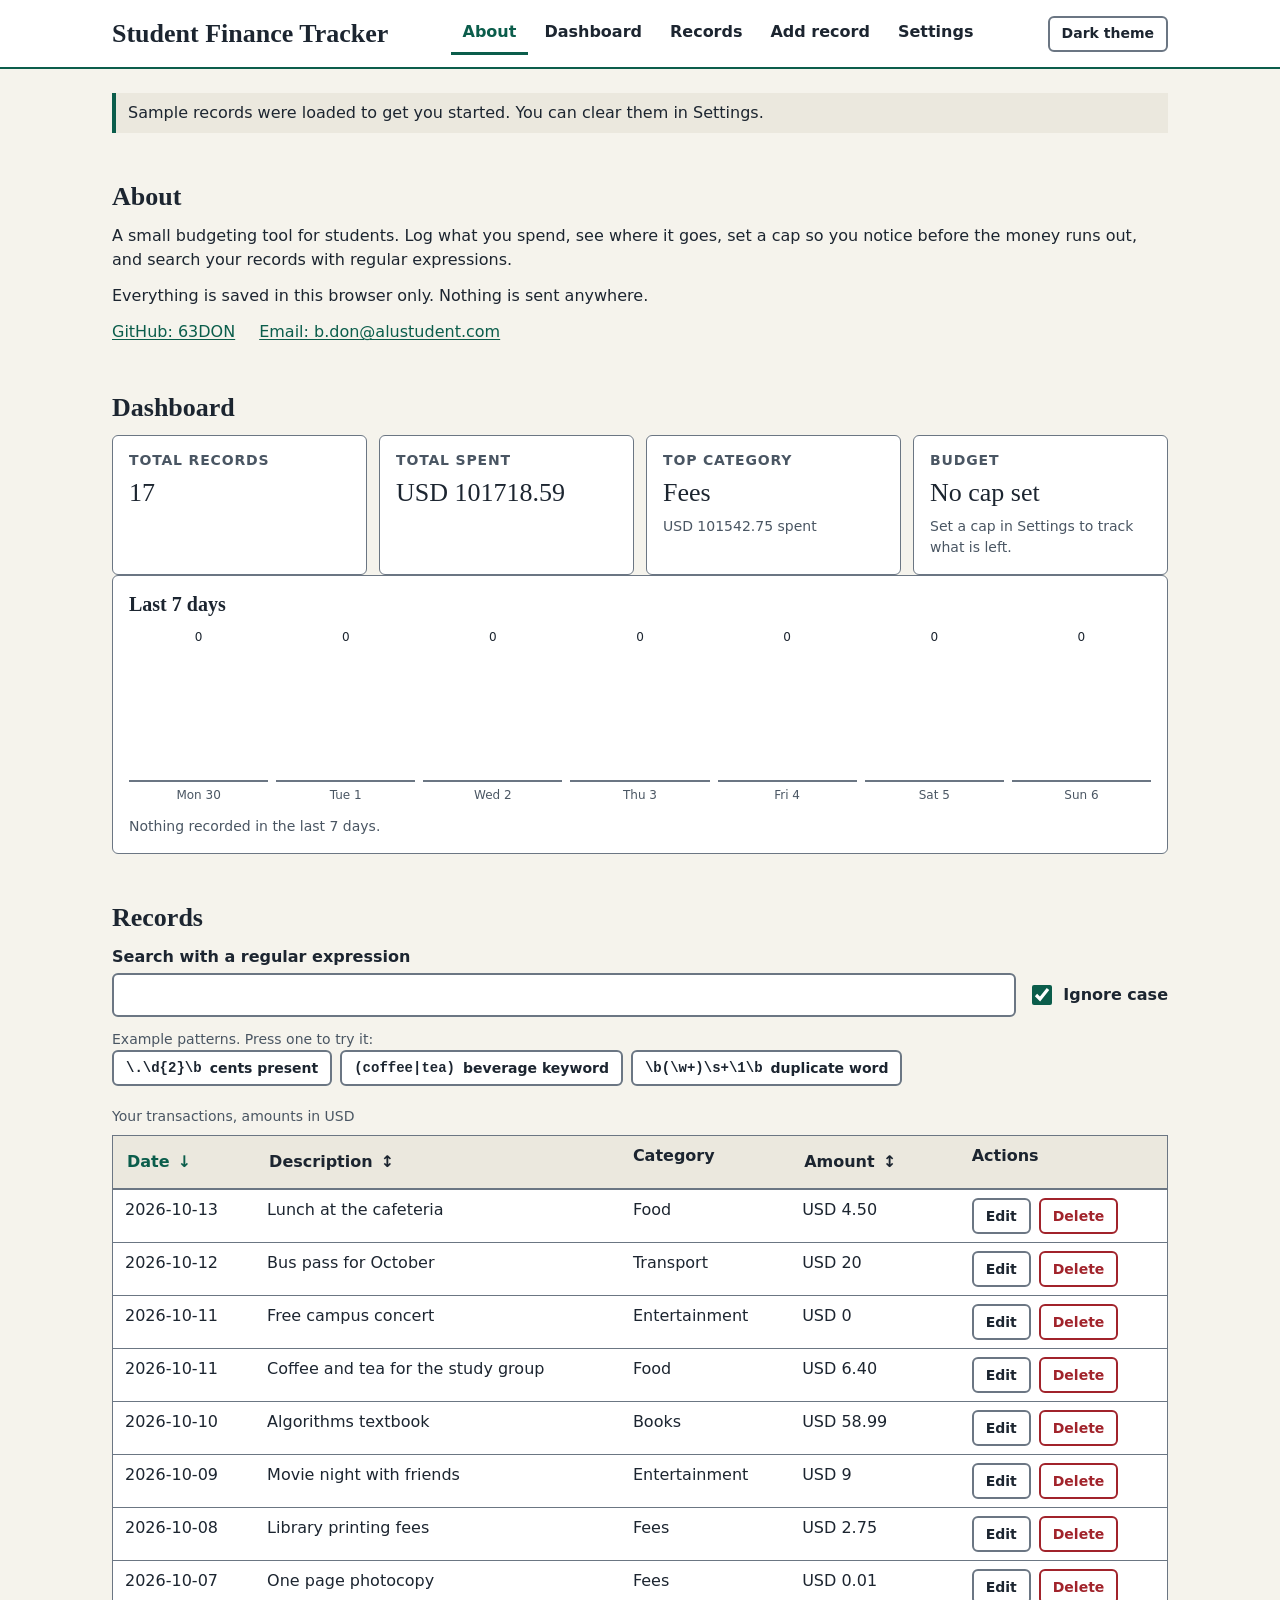
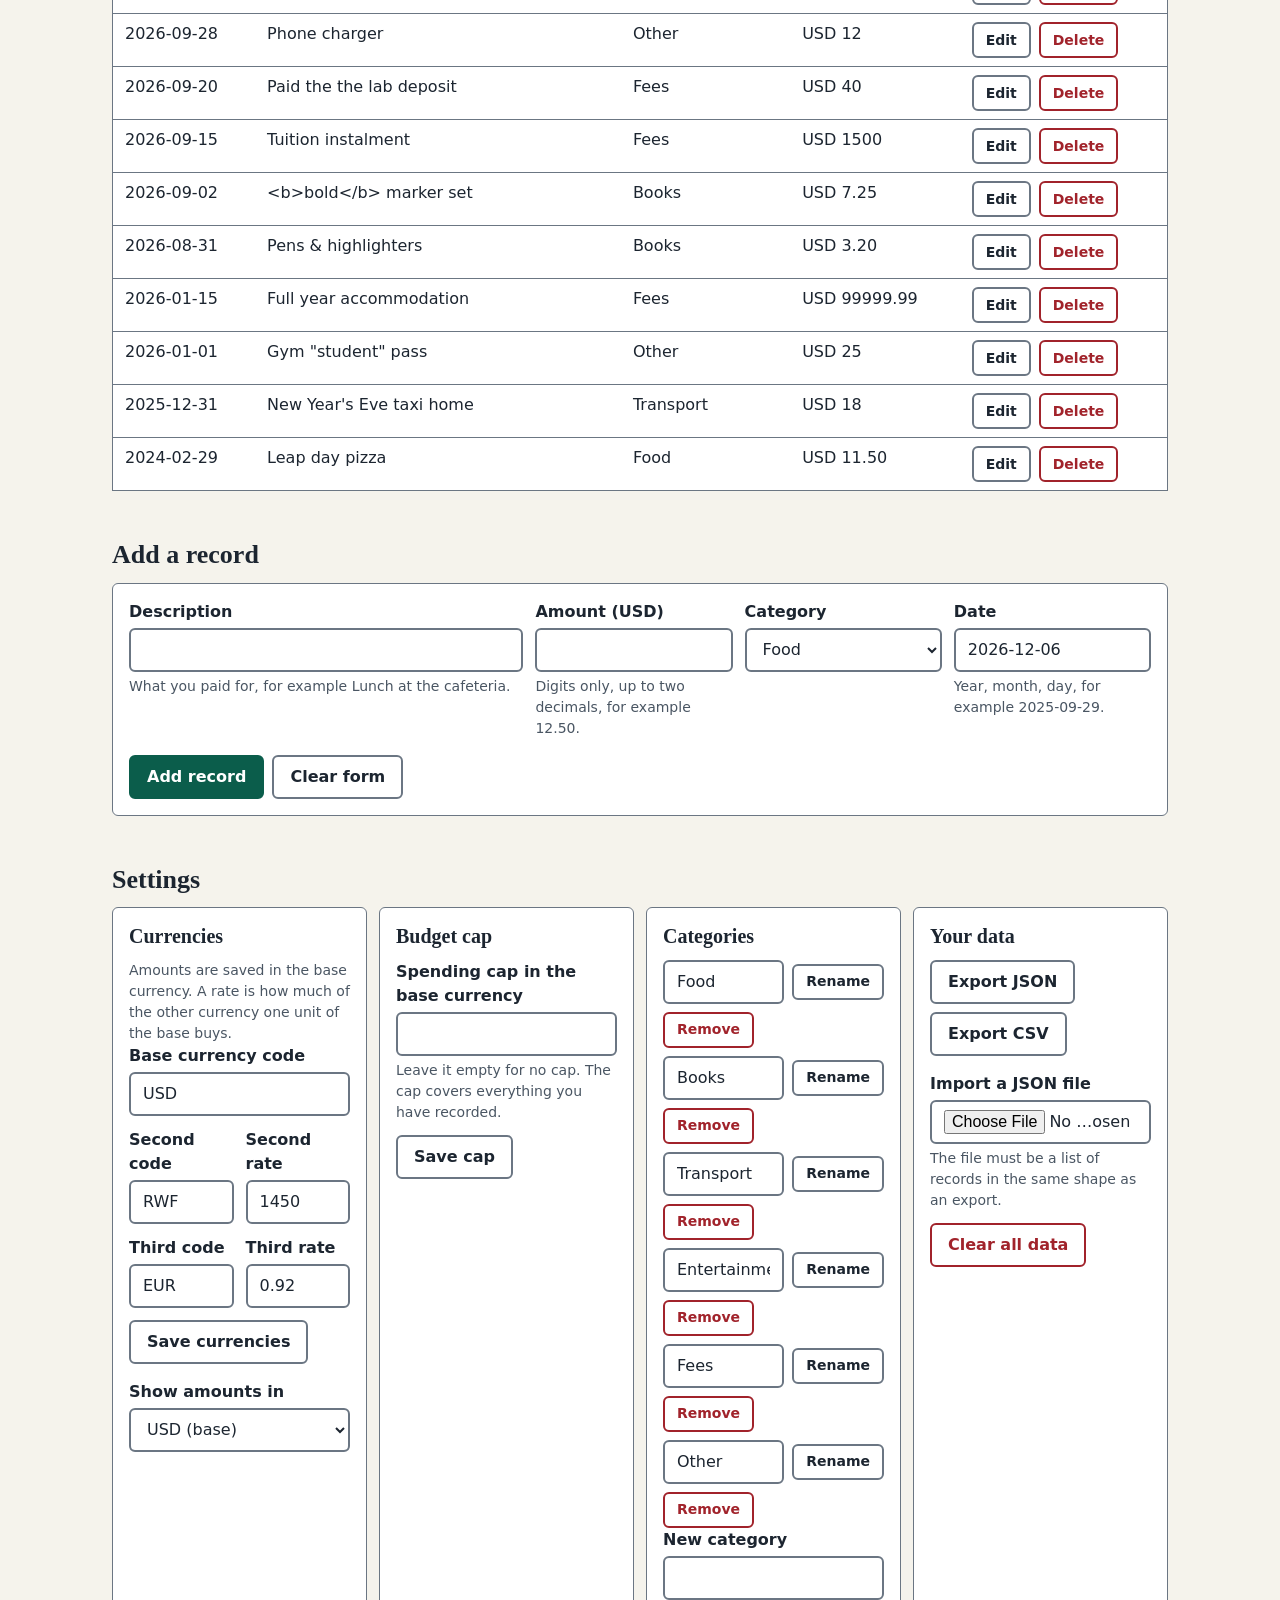
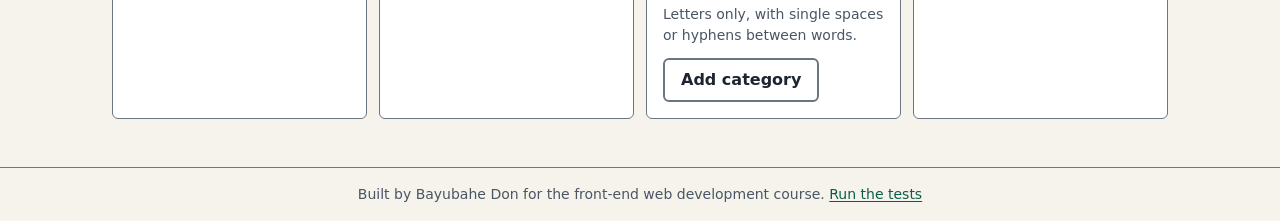
==== commit 9719dc5e: "csv export with proper quoting" ====
--- a/index.html
+++ b/index.html
@@ -220,6 +220,7 @@
           <h3>Your data</h3>
           <div class="button-row">
             <button class="button" type="button" id="exportJsonButton">Export JSON</button>
+            <button class="button" type="button" id="exportCsvButton">Export CSV</button>
           </div>
           <div class="field field-spaced">
             <label for="importFileInput">Import a JSON file</label>
